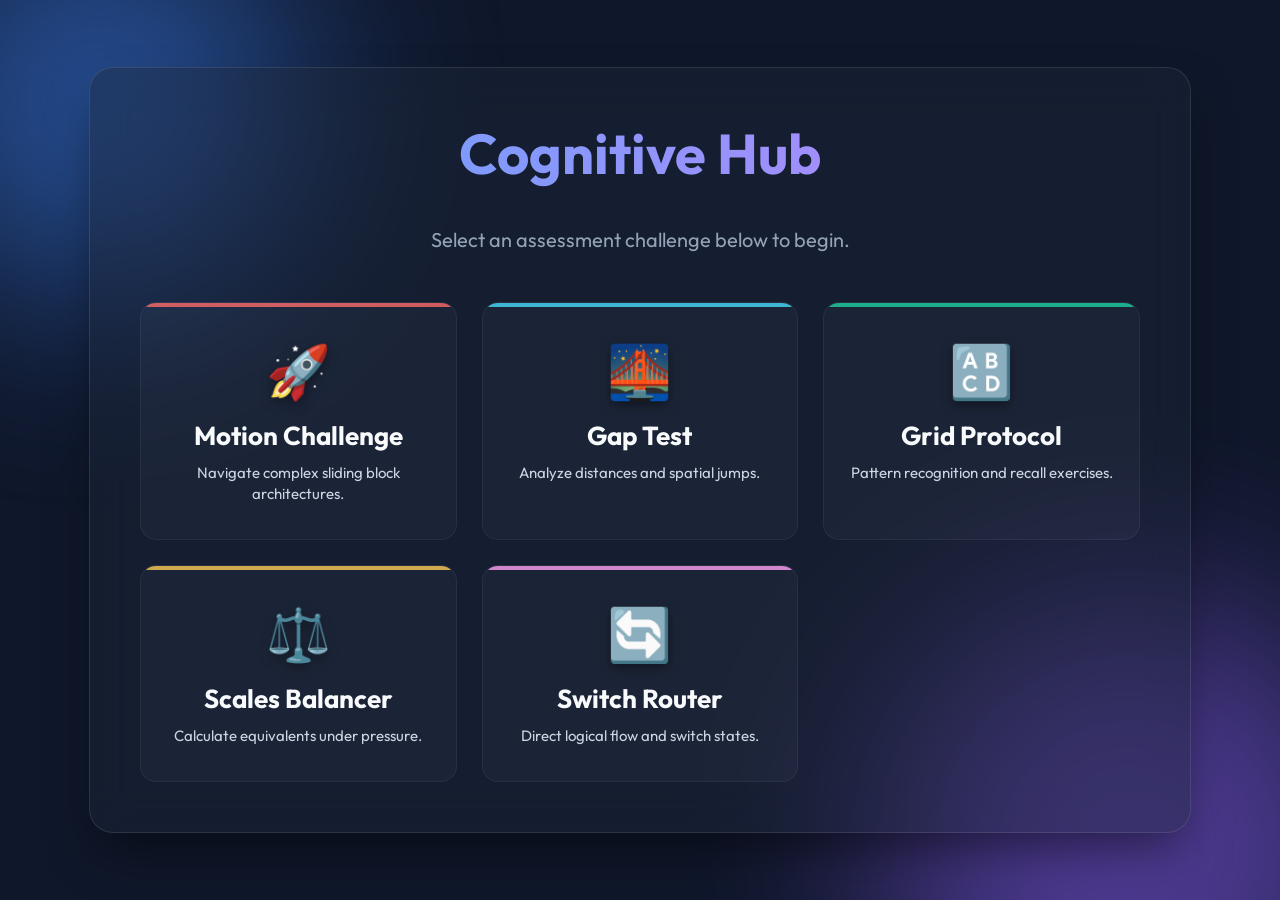
==== index.html @ 61d5ab89 "first commit" ====
<!DOCTYPE html>
<html lang="en">
<head>
  <meta charset="UTF-8">
  <meta name="viewport" content="width=device-width, initial-scale=1.0, maximum-scale=1.0, user-scalable=no">
  <title>Assessment Hub</title>
  <link rel="stylesheet" href="css/styles.css">
  <link rel="stylesheet" href="https://fonts.googleapis.com/css2?family=Outfit:wght@400;600;800&display=swap">
</head>
<body>

<div class="background-orbs">
  <div class="orb orb-1"></div>
  <div class="orb orb-2"></div>
</div>

<div class="container">
  <header>
    <h1>Cognitive Hub</h1>
    <p>Select an assessment challenge below to begin.</p>
  </header>

  <div class="game-grid">
    <a href="games/motion.html" class="game-card" style="--accent: #ff6b6b;">
      <div class="icon">🚀</div>
      <h3>Motion Challenge</h3>
      <p>Navigate complex sliding block architectures.</p>
    </a>
    
    <a href="games/gap.html" class="game-card" style="--accent: #48dbfb;">
      <div class="icon">🌉</div>
      <h3>Gap Test</h3>
      <p>Analyze distances and spatial jumps.</p>
    </a>

    <a href="games/grid.html" class="game-card" style="--accent: #1dd1a1;">
      <div class="icon">🔠</div>
      <h3>Grid Protocol</h3>
      <p>Pattern recognition and recall exercises.</p>
    </a>

    <a href="games/scales.html" class="game-card" style="--accent: #feca57;">
      <div class="icon">⚖️</div>
      <h3>Scales Balancer</h3>
      <p>Calculate equivalents under pressure.</p>
    </a>

    <a href="games/switch.html" class="game-card" style="--accent: #ff9ff3;">
      <div class="icon">🔄</div>
      <h3>Switch Router</h3>
      <p>Direct logical flow and switch states.</p>
    </a>
  </div>
</div>

</body>
</html>
---- css/styles.css ----
body {
  font-family: 'Outfit', sans-serif;
  background: #0f172a;
  color: #f8fafc;
  margin: 0;
  min-height: 100vh;
  display: flex;
  justify-content: center;
  align-items: center;
  overflow-x: hidden;
}

.background-orbs {
  position: fixed;
  top: 0; left: 0; right: 0; bottom: 0;
  z-index: -1;
  overflow: hidden;
  background: #0f172a;
}
.orb {
  position: absolute;
  border-radius: 50%;
  filter: blur(100px);
  opacity: 0.5;
}
.orb-1 {
  background: #3b82f6;
  width: 400px; height: 400px;
  top: -100px; left: -100px;
  animation: float 10s ease-in-out infinite alternate;
}
.orb-2 {
  background: #8b5cf6;
  width: 500px; height: 500px;
  bottom: -200px; right: -100px;
  animation: float 15s ease-in-out infinite alternate-reverse;
}
@keyframes float {
  0% { transform: translate(0, 0); }
  100% { transform: translate(50px, 50px); }
}

.container {
  max-width: 1000px;
  width: 90%;
  padding: 50px;
  background: rgba(30, 41, 59, 0.4);
  backdrop-filter: blur(20px);
  border: 1px solid rgba(255, 255, 255, 0.1);
  border-radius: 24px;
  box-shadow: 0 25px 50px -12px rgba(0, 0, 0, 0.5);
  text-align: center;
}

header h1 {
  font-size: 56px;
  margin-top: 0;
  background: linear-gradient(to right, #60a5fa, #c084fc);
  -webkit-background-clip: text;
  background-clip: text;
  color: transparent;
}
header p {
  color: #94a3b8;
  font-size: 20px;
  margin-bottom: 50px;
}

.game-grid {
  display: grid;
  grid-template-columns: repeat(auto-fit, minmax(250px, 1fr));
  gap: 25px;
}

.game-card {
  background: rgba(255, 255, 255, 0.03);
  border: 1px solid rgba(255, 255, 255, 0.05);
  border-radius: 16px;
  padding: 35px 20px;
  text-decoration: none;
  color: #f8fafc;
  transition: all 0.3s ease;
  position: relative;
  overflow: hidden;
  display: flex;
  flex-direction: column;
  align-items: center;
}

.game-card::before {
  content: '';
  position: absolute;
  top: 0; left: 0; width: 100%; height: 4px;
  background: var(--accent);
  transition: height 0.3s ease;
  z-index: 0;
  opacity: 0.8;
}

.game-card:hover {
  transform: translateY(-8px);
  background: rgba(255, 255, 255, 0.08);
  border-color: rgba(255, 255, 255, 0.2);
  box-shadow: 0 15px 35px rgba(0,0,0,0.4);
}

.game-card:hover::before {
  height: 100%;
  opacity: 0.1;
}

.game-card .icon {
  font-size: 52px;
  margin-bottom: 15px;
  z-index: 1;
  filter: drop-shadow(0 4px 6px rgba(0,0,0,0.4));
  transition: transform 0.3s ease;
}

.game-card:hover .icon {
  transform: scale(1.1);
}

.game-card h3 {
  margin: 0 0 10px 0;
  font-size: 26px;
  z-index: 1;
}

.game-card p {
  margin: 0;
  font-size: 15px;
  line-height: 1.4;
  color: #cbd5e1;
  z-index: 1;
}
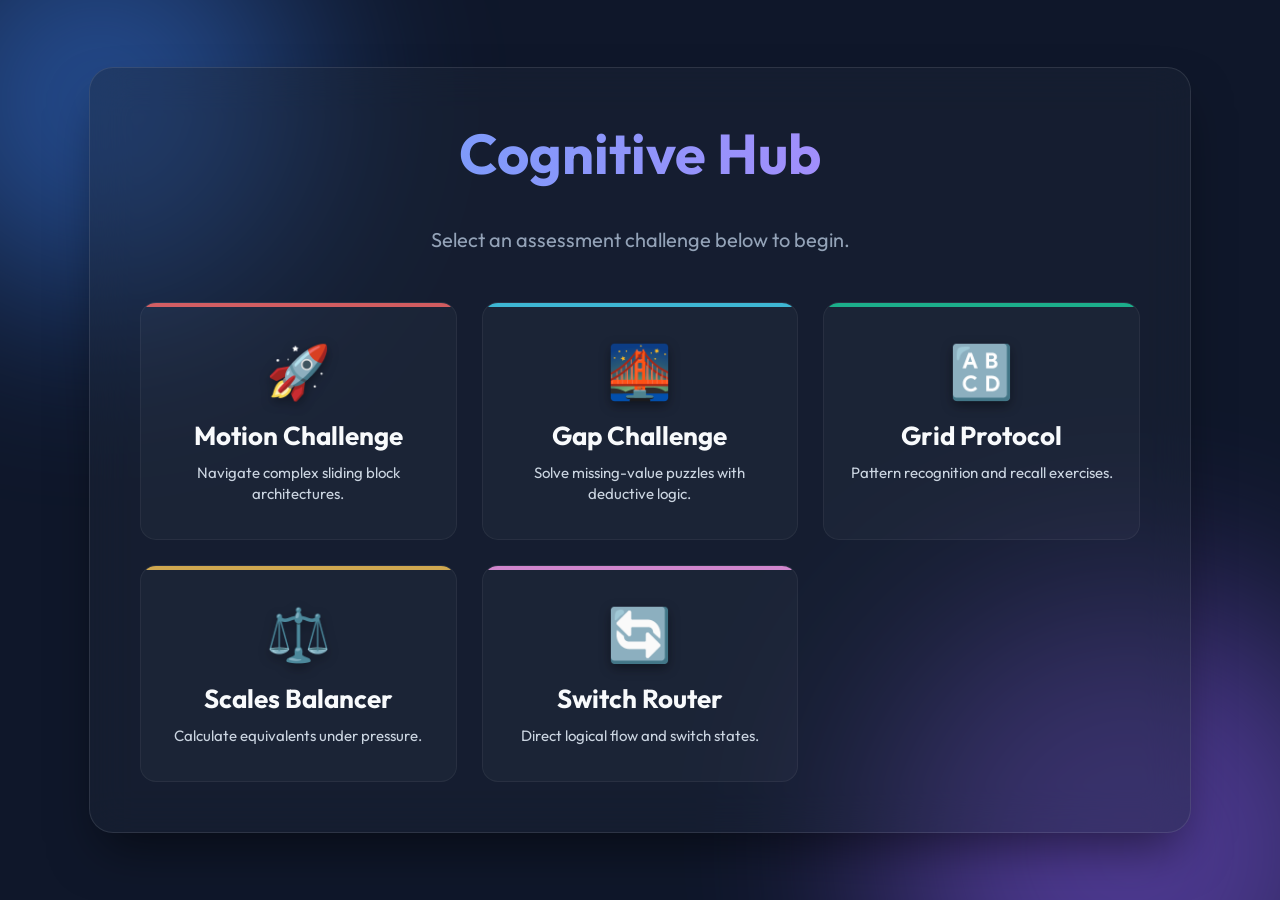
==== commit eac1f6e7: "Add Gap Challenge deductive sequence game" ====
--- a/index.html
+++ b/index.html
@@ -29,8 +29,8 @@
     
     <a href="games/gap.html" class="game-card" style="--accent: #48dbfb;">
       <div class="icon">🌉</div>
-      <h3>Gap Test</h3>
-      <p>Analyze distances and spatial jumps.</p>
+      <h3>Gap Challenge</h3>
+      <p>Solve missing-value puzzles with deductive logic.</p>
     </a>
 
     <a href="games/grid.html" class="game-card" style="--accent: #1dd1a1;">
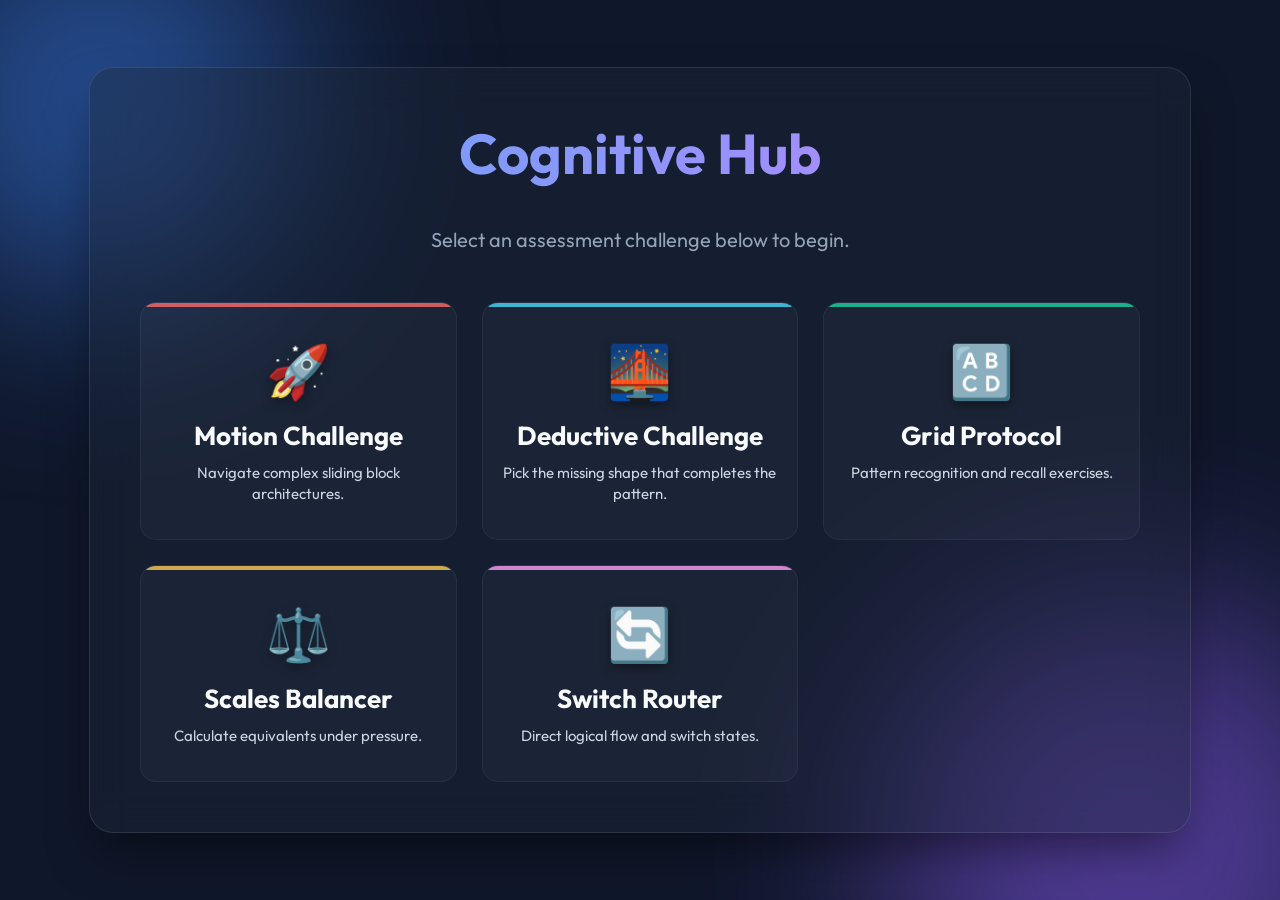
==== commit 4daf4401: "Redesign gap game as visual deductive shape challenge" ====
--- a/index.html
+++ b/index.html
@@ -29,8 +29,8 @@
     
     <a href="games/gap.html" class="game-card" style="--accent: #48dbfb;">
       <div class="icon">🌉</div>
-      <h3>Gap Challenge</h3>
-      <p>Solve missing-value puzzles with deductive logic.</p>
+      <h3>Deductive Challenge</h3>
+      <p>Pick the missing shape that completes the pattern.</p>
     </a>
 
     <a href="games/grid.html" class="game-card" style="--accent: #1dd1a1;">
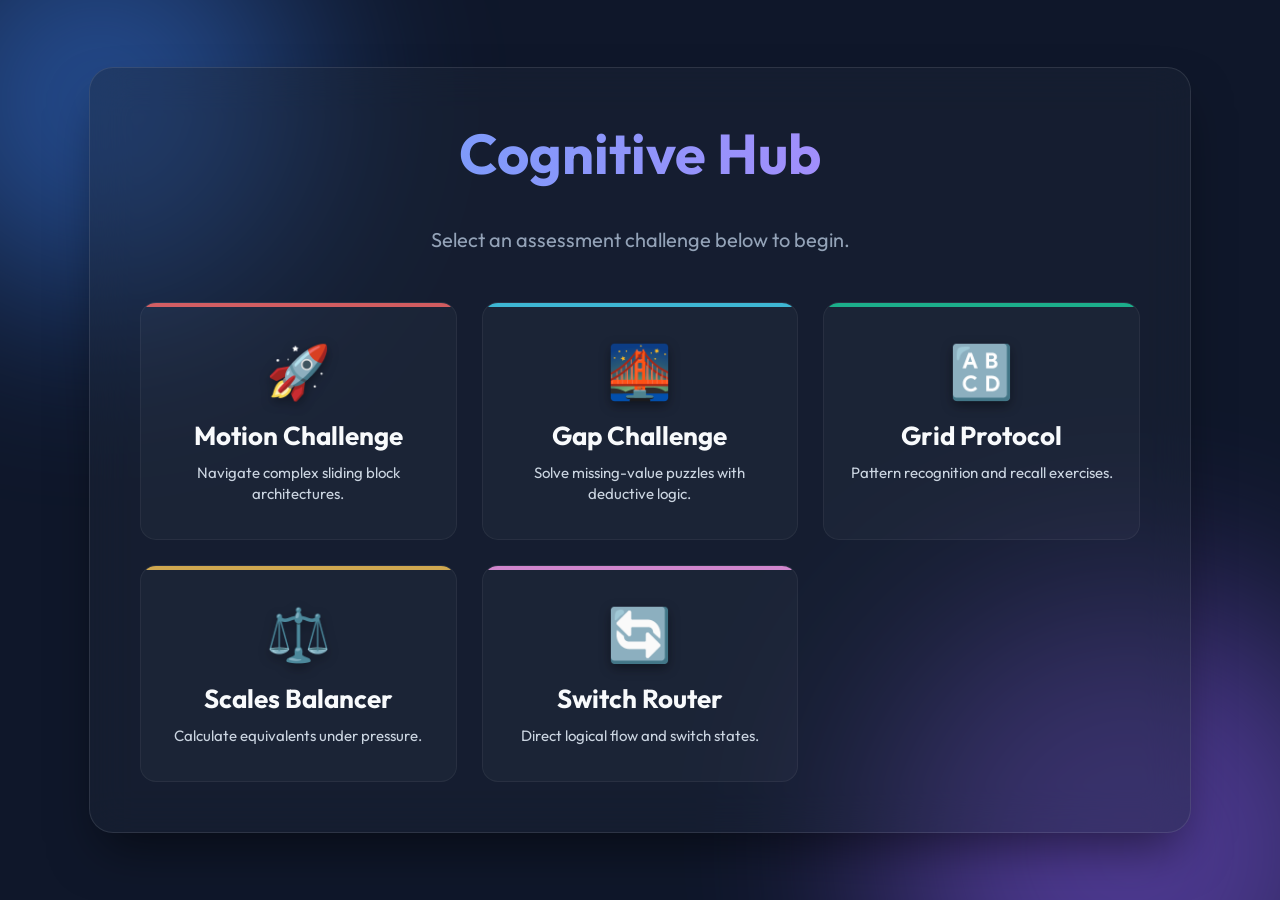
==== commit 7aa97739: "Merge branch 'main' into codex/create-new-game-gap-challenge-u7i5uj" ====
--- a/index.html
+++ b/index.html
@@ -29,8 +29,8 @@
     
     <a href="games/gap.html" class="game-card" style="--accent: #48dbfb;">
       <div class="icon">🌉</div>
-      <h3>Deductive Challenge</h3>
-      <p>Pick the missing shape that completes the pattern.</p>
+      <h3>Gap Challenge</h3>
+      <p>Solve missing-value puzzles with deductive logic.</p>
     </a>
 
     <a href="games/grid.html" class="game-card" style="--accent: #1dd1a1;">
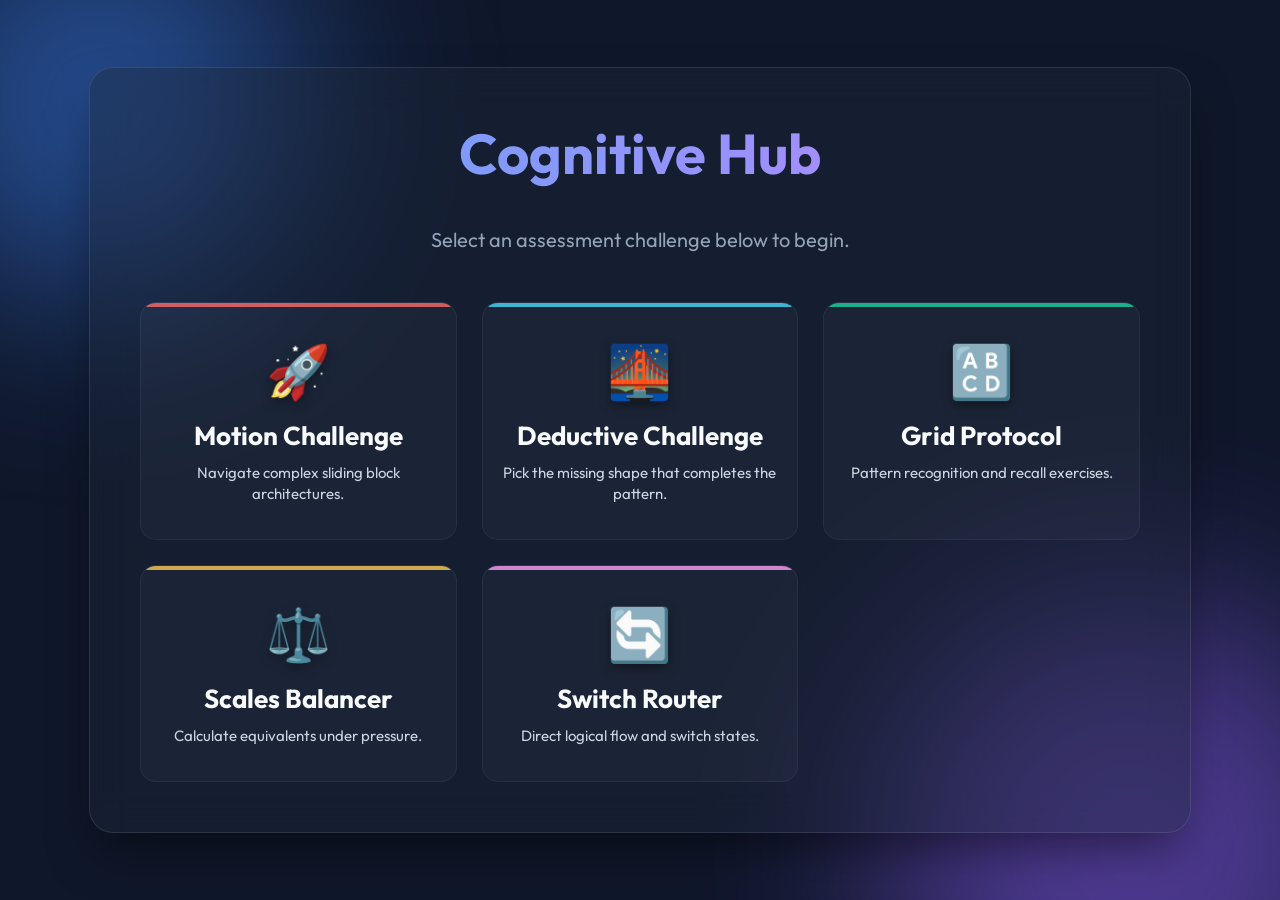
==== commit c2c75674: "Rename Gap Challenge to Deductive Challenge" ====
--- a/index.html
+++ b/index.html
@@ -29,8 +29,8 @@
     
     <a href="games/gap.html" class="game-card" style="--accent: #48dbfb;">
       <div class="icon">🌉</div>
-      <h3>Gap Challenge</h3>
-      <p>Solve missing-value puzzles with deductive logic.</p>
+      <h3>Deductive Challenge</h3>
+      <p>Pick the missing shape that completes the pattern.</p>
     </a>
 
     <a href="games/grid.html" class="game-card" style="--accent: #1dd1a1;">
@@ -54,4 +54,4 @@
 </div>
 
 </body>
-</html>+</html>
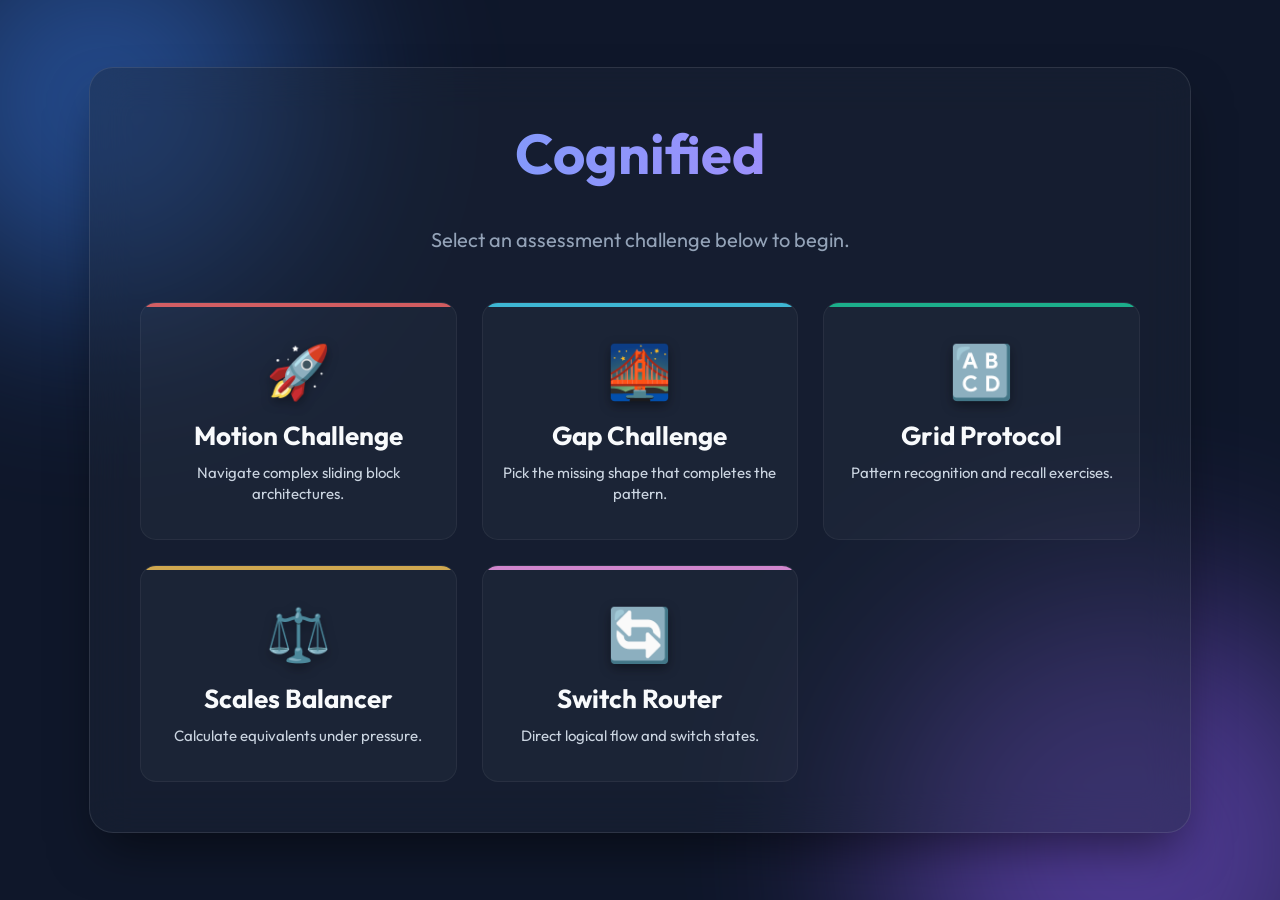
==== commit 6c508a35: "Update index.html" ====
--- a/index.html
+++ b/index.html
@@ -16,7 +16,7 @@
 
 <div class="container">
   <header>
-    <h1>Cognitive Hub</h1>
+    <h1>Cognified</h1>
     <p>Select an assessment challenge below to begin.</p>
   </header>
 
@@ -29,7 +29,7 @@
     
     <a href="games/gap.html" class="game-card" style="--accent: #48dbfb;">
       <div class="icon">🌉</div>
-      <h3>Deductive Challenge</h3>
+      <h3>Gap Challenge</h3>
       <p>Pick the missing shape that completes the pattern.</p>
     </a>
 
